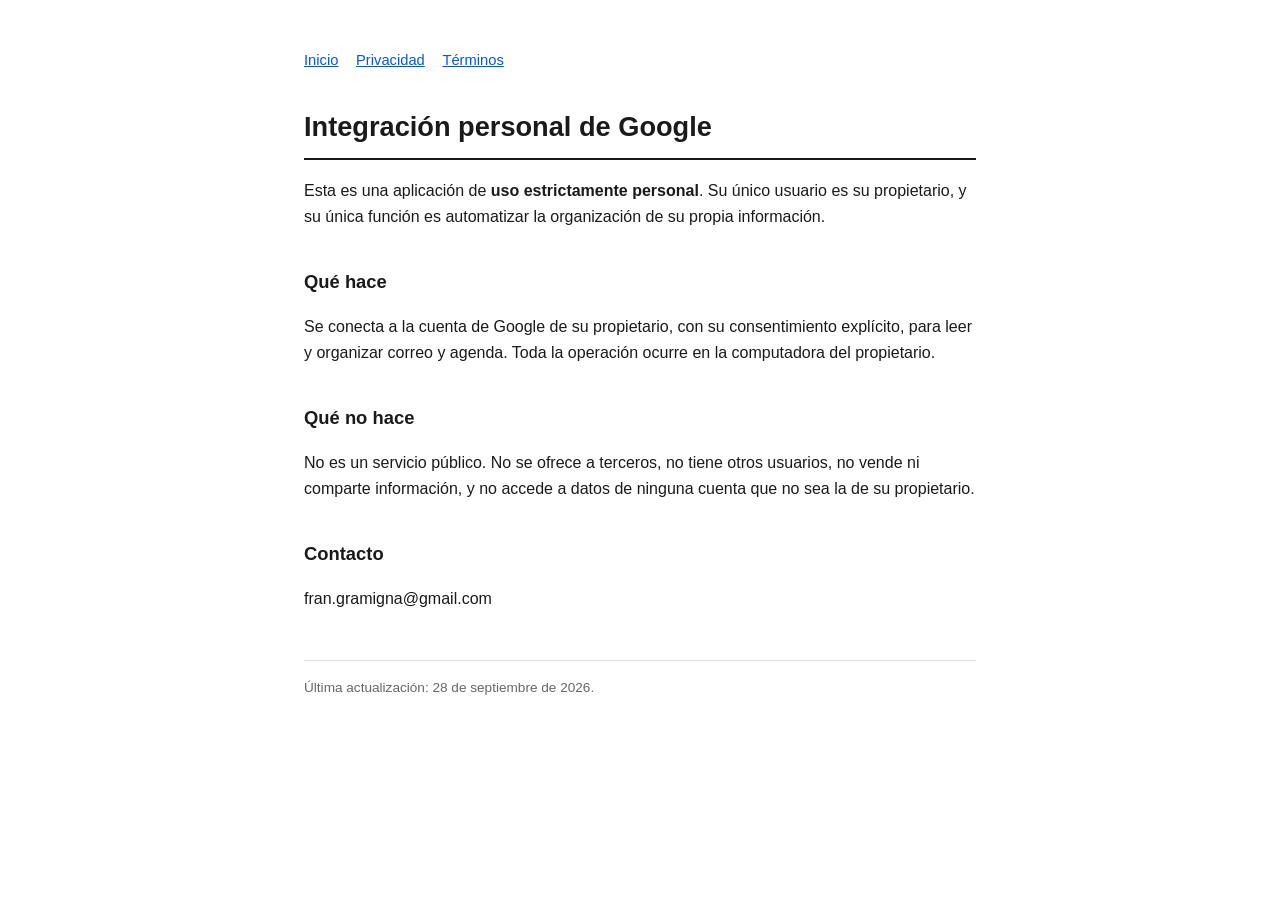
==== index.html @ 78fde60c "Sitio legal: inicio, privacidad y terminos" ====
<!doctype html><html lang="es"><head><meta charset="utf-8">
<meta name="viewport" content="width=device-width,initial-scale=1">
<title>Integración personal de Google</title><link rel="stylesheet" href="style.css"></head><body>
<nav><a href="index.html">Inicio</a><a href="privacy.html">Privacidad</a><a href="terms.html">Términos</a></nav>
<h1>Integración personal de Google</h1>
<p>Esta es una aplicación de <strong>uso estrictamente personal</strong>. Su único usuario es su
propietario, y su única función es automatizar la organización de su propia información.</p>
<h2>Qué hace</h2>
<p>Se conecta a la cuenta de Google de su propietario, con su consentimiento explícito, para leer y
organizar correo y agenda. Toda la operación ocurre en la computadora del propietario.</p>
<h2>Qué no hace</h2>
<p>No es un servicio público. No se ofrece a terceros, no tiene otros usuarios, no vende ni comparte
información, y no accede a datos de ninguna cuenta que no sea la de su propietario.</p>
<h2>Contacto</h2>
<p>fran.gramigna@gmail.com</p>
<footer>Última actualización: 28 de septiembre de 2026.</footer></body></html>
---- style.css ----
*{box-sizing:border-box}body{font-family:-apple-system,'Helvetica Neue',Arial,sans-serif;
max-width:720px;margin:0 auto;padding:48px 24px;line-height:1.65;color:#1a1a1a}
h1{font-size:1.7rem;border-bottom:2px solid #1a1a1a;padding-bottom:.3em}
h2{font-size:1.15rem;margin-top:2em}a{color:#0b57d0}
nav{margin-bottom:2.2em;font-size:.92rem}nav a{margin-right:1.2em}
footer{margin-top:3.5em;padding-top:1.2em;border-top:1px solid #ddd;font-size:.85rem;color:#666}
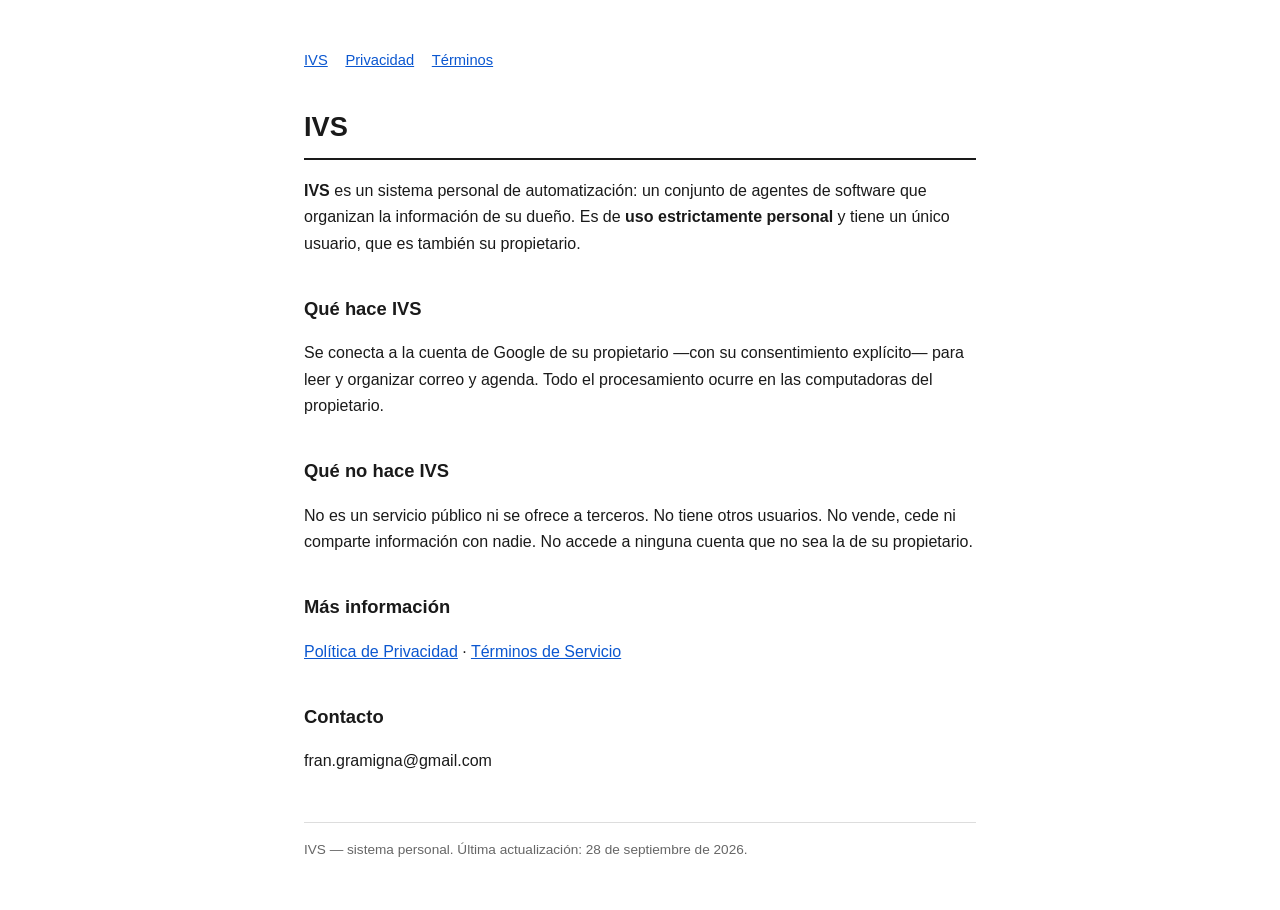
==== commit aecc884e: "La app se llama IVS: alineo nombre del sitio con la pantalla de consentimiento" ====
--- a/index.html
+++ b/index.html
@@ -1,16 +1,21 @@
 <!doctype html><html lang="es"><head><meta charset="utf-8">
 <meta name="viewport" content="width=device-width,initial-scale=1">
-<title>Integración personal de Google</title><link rel="stylesheet" href="style.css"></head><body>
-<nav><a href="index.html">Inicio</a><a href="privacy.html">Privacidad</a><a href="terms.html">Términos</a></nav>
-<h1>Integración personal de Google</h1>
-<p>Esta es una aplicación de <strong>uso estrictamente personal</strong>. Su único usuario es su
-propietario, y su única función es automatizar la organización de su propia información.</p>
-<h2>Qué hace</h2>
-<p>Se conecta a la cuenta de Google de su propietario, con su consentimiento explícito, para leer y
-organizar correo y agenda. Toda la operación ocurre en la computadora del propietario.</p>
-<h2>Qué no hace</h2>
-<p>No es un servicio público. No se ofrece a terceros, no tiene otros usuarios, no vende ni comparte
-información, y no accede a datos de ninguna cuenta que no sea la de su propietario.</p>
+<meta name="application-name" content="IVS">
+<title>IVS</title><link rel="icon" href="logo.png">
+<link rel="stylesheet" href="style.css"></head><body>
+<nav><a href="index.html">IVS</a><a href="privacy.html">Privacidad</a><a href="terms.html">Términos</a></nav>
+<h1>IVS</h1>
+<p><strong>IVS</strong> es un sistema personal de automatización: un conjunto de agentes de software
+que organizan la información de su dueño. Es de <strong>uso estrictamente personal</strong> y tiene
+un único usuario, que es también su propietario.</p>
+<h2>Qué hace IVS</h2>
+<p>Se conecta a la cuenta de Google de su propietario —con su consentimiento explícito— para leer y
+organizar correo y agenda. Todo el procesamiento ocurre en las computadoras del propietario.</p>
+<h2>Qué no hace IVS</h2>
+<p>No es un servicio público ni se ofrece a terceros. No tiene otros usuarios. No vende, cede ni
+comparte información con nadie. No accede a ninguna cuenta que no sea la de su propietario.</p>
+<h2>Más información</h2>
+<p><a href="privacy.html">Política de Privacidad</a> · <a href="terms.html">Términos de Servicio</a></p>
 <h2>Contacto</h2>
 <p>fran.gramigna@gmail.com</p>
-<footer>Última actualización: 28 de septiembre de 2026.</footer></body></html>+<footer>IVS — sistema personal. Última actualización: 28 de septiembre de 2026.</footer></body></html>
